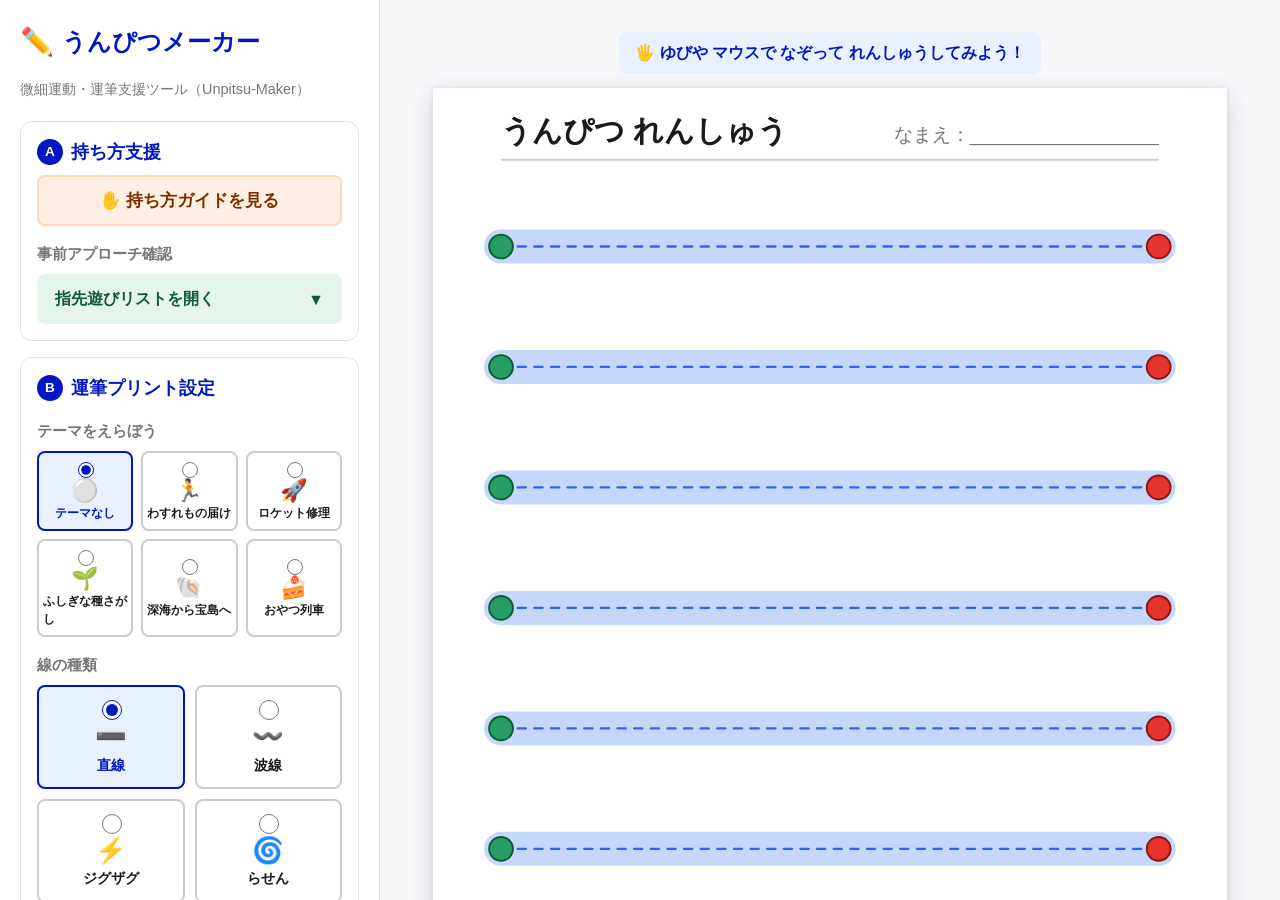
==== index.html @ edcfbf5a "Add unpitsu-maker standalone tool" ====
<!DOCTYPE html>
<html lang="ja">
<head>
<meta charset="UTF-8">
<meta name="viewport" content="width=device-width, initial-scale=1.0">
<title>うんぴつメーカー | 微細運動・運筆支援ツール</title>

<!-- ============================================================ -->
<!-- STYLE: CSS                                                    -->
<!-- デジタル庁デザインシステム（DADS）のカラートークン・アクセシビリティ  -->
<!-- 基準（コントラスト比・フォーカスリング・タップ領域）を踏まえつつ、  -->
<!-- 子どもでも直感的に触れるよう大きめのUIパーツで構成しています。     -->
<!-- ============================================================ -->
<style>
  :root{
    /* --- DADS 準拠カラートークン --- */
    --color-bg: #F8F8FB;          /* Background / Standard */
    --color-panel: #ffffff;
    --color-border: #CCCCCC;      /* SolidGray 200 */
    --color-border-soft: #E3E3E6;
    --color-text: #1A1A1A;        /* SolidGray 900 */
    --color-text-soft: #767676;   /* SolidGray 536（AA基準クリアの目安色） */
    --color-primary: #0017C1;     /* Blue 900 / Link */
    --color-primary-strong: #000E86;
    --color-primary-soft: #E8F1FE;/* Blue 50 */
    --color-accent: #FB5B01;      /* Orange 600 */
    --color-accent-soft: #FFEEE2; /* Orange 50 */
    --color-accent-text: #7A2E00;
    --color-mint: #E6F5EC;        /* Green 50 */
    --color-mint-text: #115A36;   /* Green 900 */
    --color-start: #259D63;       /* Green 600（Success系） */
    --color-end: #E5342E;         /* Red系（やや彩度を落とし目に調整） */
    --color-road: #C5D7FB;        /* Blue 200：ガイド帯 */
    --color-center-line: #3460FB; /* Blue 600：中心線 */
    --focus-ring: #0017C1;
    --radius-lg: 12px;
    --radius-md: 8px;
    --tap-min: 48px;              /* 子ども・現場スタッフ向け最小タップ領域 */
    font-size: 17px;
  }

  *{ box-sizing: border-box; }

  html, body{
    margin:0;
    padding:0;
    height:100%;
    background: var(--color-bg);
    color: var(--color-text);
    font-family: "Noto Sans JP", "Hiragino Kaku Gothic ProN", "Hiragino Sans", "Yu Gothic", "Meiryo", -apple-system, BlinkMacSystemFont, "Segoe UI", sans-serif;
    line-height: 1.6;
  }

  h1, h2, h3{ margin: 0 0 8px 0; }

  /* すべてのインタラクティブ要素に明確なフォーカスリングを付与（アクセシビリティ基準） */
  a:focus-visible, button:focus-visible, input:focus-visible, label:focus-within{
    outline: 3px solid var(--focus-ring);
    outline-offset: 2px;
    border-radius: 4px;
  }

  /* ---------------- Layout: 2 column ---------------- */
  .app-layout{
    display:flex;
    width:100%;
    min-height:100vh;
    align-items: stretch;
  }

  /* ---------------- Left: Control panel ---------------- */
  .control-panel{
    width: 380px;
    flex: 0 0 380px;
    background: var(--color-panel);
    border-right: 1px solid var(--color-border-soft);
    padding: 20px;
    overflow-y: auto;
    max-height: 100vh;
  }

  .app-title{
    font-size: 1.4rem;
    color: var(--color-primary);
    display:flex;
    align-items:center;
    gap:8px;
  }
  .app-title .emoji{ font-size:1.6rem; }
  .app-subtitle{
    font-size: 0.85rem;
    color: var(--color-text-soft);
    margin-bottom: 20px;
  }

  .panel-section{
    background: #fff;
    border: 1px solid var(--color-border-soft);
    border-radius: var(--radius-lg);
    padding: 16px;
    margin-bottom: 16px;
  }
  .panel-section h2{
    font-size: 1.05rem;
    color: var(--color-primary);
    display:flex;
    align-items:center;
    gap:8px;
  }
  .panel-section h2 .badge{
    display:inline-flex;
    align-items:center;
    justify-content:center;
    width:26px; height:26px;
    border-radius:50%;
    background: var(--color-primary);
    color:#fff;
    font-size:0.8rem;
    flex-shrink:0;
  }

  /* Buttons（タップ領域を広く確保） */
  .btn{
    display:inline-flex;
    align-items:center;
    justify-content:center;
    gap:8px;
    width:100%;
    min-height: var(--tap-min);
    padding: 12px 16px;
    border-radius: var(--radius-md);
    border: 2px solid transparent;
    font-size: 1rem;
    font-weight: 700;
    cursor: pointer;
    transition: transform 0.08s ease, filter 0.15s ease;
    font-family: inherit;
  }
  .btn:active{ transform: scale(0.97); }
  .btn-guide{
    background: var(--color-accent-soft);
    color: var(--color-accent-text);
    border-color: #FFD7B8;
  }
  .btn-guide.active{ background: var(--color-accent); color:#fff; }
  .btn-print{
    background: var(--color-primary);
    color: #fff;
    font-size: 1.1rem;
    min-height: 56px;
  }
  .btn-print:hover{ background: var(--color-primary-strong); }
  .btn-clear{
    background: #fff;
    color: var(--color-text-soft);
    border-color: var(--color-border);
  }
  .btn-clear:hover{ background: var(--color-bg); }

  /* Accordion (pre-approach activities) */
  .accordion-toggle{
    width:100%;
    min-height: var(--tap-min);
    text-align:left;
    background: var(--color-mint);
    color: var(--color-mint-text);
    border: 2px solid transparent;
    border-radius: var(--radius-md);
    padding: 12px 16px;
    font-size:0.95rem;
    font-weight:700;
    cursor:pointer;
    display:flex;
    justify-content:space-between;
    align-items:center;
    font-family: inherit;
  }
  .accordion-toggle .chevron{
    transition: transform 0.2s ease;
    display:inline-block;
  }
  .accordion-toggle[aria-expanded="true"] .chevron{
    transform: rotate(180deg);
  }
  .accordion-panel{
    overflow:hidden;
    max-height:0;
    transition: max-height 0.25s ease;
  }
  .accordion-panel.open{
    max-height: 3000px;
  }

  /* 指先遊びカード（1つずつクリックで詳細が開く） */
  .activity-list{
    list-style:none;
    margin:10px 0 0 0;
    padding:0;
    display:flex;
    flex-direction:column;
    gap:10px;
  }
  .activity-card{
    background:#fff;
    border:2px solid var(--color-border-soft);
    border-radius: var(--radius-md);
    overflow:hidden;
    transition: border-color 0.15s ease, box-shadow 0.15s ease;
  }
  .activity-card:has(.activity-header[aria-expanded="true"]){
    border-color: var(--color-primary);
    box-shadow: 0 2px 8px rgba(0,23,193,0.12);
  }
  .activity-header{
    width:100%;
    min-height: var(--tap-min);
    display:flex;
    align-items:center;
    gap:10px;
    padding:10px 12px;
    background:#fff;
    border:none;
    cursor:pointer;
    text-align:left;
    font-family: inherit;
  }
  .activity-icon{
    font-size:1.8rem;
    line-height:1;
    flex-shrink:0;
  }
  .activity-title-group{
    flex:1;
    min-width:0;
    display:flex;
    flex-direction:column;
  }
  .activity-title{
    font-size:0.92rem;
    font-weight:700;
    color: var(--color-text);
  }
  .activity-summary{
    font-size:0.78rem;
    color: var(--color-text-soft);
  }
  .activity-level{
    font-size:0.85rem;
    color: var(--color-accent);
    letter-spacing:1px;
    flex-shrink:0;
  }
  .activity-header .chevron{
    flex-shrink:0;
    font-size:0.8rem;
    color: var(--color-text-soft);
    transition: transform 0.2s ease;
  }
  .activity-header[aria-expanded="true"] .chevron{
    transform: rotate(180deg);
  }
  .activity-detail{
    overflow:hidden;
    max-height:0;
    transition: max-height 0.25s ease;
    background: var(--color-mint);
  }
  .activity-detail.open{
    max-height: 260px;
  }
  .activity-detail-inner{
    padding:4px 14px 14px 52px;
    font-size:0.85rem;
    line-height:1.6;
    color: var(--color-text);
  }
  .activity-meta{
    margin-top:6px;
    font-size:0.82rem;
  }
  .activity-meta strong{
    color: var(--color-mint-text);
  }

  /* Radio group（アイコン＋文字で、読字前の子どもにも分かる見た目に） */
  .field-label{
    font-size:0.9rem;
    font-weight:700;
    color: var(--color-text-soft);
    margin: 16px 0 8px 0;
  }
  .radio-grid{
    display:grid;
    grid-template-columns: 1fr 1fr;
    gap:10px;
  }
  .radio-option{
    display:flex;
    flex-direction:column;
    align-items:center;
    justify-content:center;
    gap:4px;
    min-height: 76px;
    background:#fff;
    border:2px solid var(--color-border);
    border-radius: var(--radius-md);
    padding:10px 8px;
    cursor:pointer;
    font-size:0.85rem;
    font-weight:600;
    transition: border-color 0.15s ease, background 0.15s ease;
  }
  .radio-option .radio-icon{
    font-size:1.5rem;
    line-height:1;
  }
  .radio-option:has(input:checked){
    border-color: var(--color-primary);
    background: var(--color-primary-soft);
    color: var(--color-primary);
  }
  .radio-option input{
    accent-color: var(--color-primary);
    width:20px; height:20px;
  }

  /* テーマ選択（コンパクトなカードを3列で並べる） */
  .theme-grid{
    display:grid;
    grid-template-columns: repeat(3, 1fr);
    gap:8px;
  }
  .radio-option.compact{
    min-height:60px;
    padding:6px 4px;
    font-size:0.68rem;
    gap:2px;
  }
  .radio-option.compact .radio-icon{
    font-size:1.3rem;
  }
  .radio-option.compact input{
    width:16px; height:16px;
  }

  /* Range slider */
  .range-row{
    display:flex;
    align-items:center;
    gap:10px;
  }
  input[type="range"]{
    flex:1;
    accent-color: var(--color-primary);
    height: 28px;
  }
  .range-value{
    font-size:0.85rem;
    color: var(--color-primary);
    font-weight:700;
    min-width: 46px;
    text-align:right;
  }
  .range-hint{
    display:flex;
    align-items:center;
    justify-content:space-between;
    font-size:0.78rem;
    color: var(--color-text-soft);
    margin-top:6px;
    font-weight:600;
  }
  .range-hint span{ display:flex; align-items:center; gap:6px; }
  .size-dot{
    display:inline-block;
    border-radius:50%;
    background: var(--color-text-soft);
    flex-shrink:0;
  }
  .size-dot.small{ width:7px; height:7px; }
  .size-dot.large{ width:16px; height:16px; }

  /* Toggle switch (start/end icons)（タップしやすい大きめサイズ） */
  .toggle-row{
    display:flex;
    align-items:center;
    justify-content:space-between;
    gap:10px;
    margin-top:14px;
  }
  .switch{
    position:relative;
    width:52px;
    height:30px;
    flex-shrink:0;
  }
  .switch input{
    opacity:0;
    width:0;
    height:0;
  }
  .switch-track{
    position:absolute;
    inset:0;
    background:#CCCCCC;
    border-radius:999px;
    cursor:pointer;
    transition: background 0.2s ease;
  }
  .switch-track::before{
    content:"";
    position:absolute;
    width:22px; height:22px;
    left:4px; top:4px;
    background:#fff;
    border-radius:50%;
    transition: transform 0.2s ease;
    box-shadow: 0 1px 3px rgba(0,0,0,0.3);
  }
  .switch input:checked + .switch-track{ background: var(--color-primary); }
  .switch input:checked + .switch-track::before{ transform: translateX(22px); }
  .switch input:focus-visible + .switch-track{
    outline: 3px solid var(--focus-ring);
    outline-offset: 2px;
  }

  /* ---------------- Right: Preview / print area ---------------- */
  .preview-panel{
    flex: 1 1 auto;
    display:flex;
    flex-direction:column;
    align-items:center;
    padding: 32px 20px;
    overflow-y:auto;
    max-height:100vh;
  }

  /* Grip guide illustration overlay (screen only) */
  .grip-guide{
    display:none;
    width: 100%;
    max-width: 210mm;
    background:#fff;
    border:1px solid var(--color-border-soft);
    border-radius: var(--radius-lg);
    padding: 20px 24px;
    margin-bottom: 20px;
    box-shadow: 0 4px 14px rgba(30,50,80,0.08);
  }
  .grip-guide.visible{ display:block; }
  .grip-guide h3{ color: var(--color-primary); }

  /* STEP1→STEP2 のイラストフロー */
  .grip-steps-flow{
    display:flex;
    align-items:center;
    justify-content:center;
    gap:20px;
    flex-wrap:wrap;
    margin-bottom:18px;
  }
  .grip-step{
    display:flex;
    flex-direction:column;
    align-items:center;
    gap:6px;
  }
  .grip-step-arrow{
    font-size:1.8rem;
    color: var(--color-border);
    flex-shrink:0;
  }
  .hand-illustration{
    width:170px;
    height:190px;
    flex-shrink:0;
  }
  .hand-illustration svg{ width:100%; height:100%; display:block; }
  .grip-step-badge{
    display:inline-block;
    background: var(--color-primary);
    color:#fff;
    font-size:0.7rem;
    font-weight:700;
    padding:2px 10px;
    border-radius:999px;
    letter-spacing:0.5px;
  }
  .grip-step-caption{
    font-size:0.85rem;
    font-weight:700;
    color: var(--color-text);
    text-align:center;
    margin:0;
  }

  .grip-instructions{
    font-size:0.9rem;
    line-height:1.7;
    color: var(--color-text);
    margin: 0 0 14px 0;
    padding-left:22px;
  }
  .grip-instructions strong{ color: var(--color-primary); }

  .grip-note{
    background: var(--color-mint);
    color: var(--color-mint-text);
    border-radius: var(--radius-md);
    padding:12px 16px;
    font-size:0.85rem;
    line-height:1.6;
    margin:0;
  }

  /* Screen background wrapper for the "paper" */
  .paper-stage{
    background: var(--color-bg);
    width:100%;
    display:flex;
    justify-content:center;
  }

  .paper{
    width: 210mm;
    min-height: 297mm;
    background:#ffffff;
    box-shadow: 0 6px 24px rgba(30,50,80,0.18), 0 1px 4px rgba(30,50,80,0.12);
    box-sizing:border-box;
  }
  .paper svg{
    display:block;
    width:100%;
    height:100%;
    touch-action: none;
    cursor: crosshair;
  }

  .trace-hint{
    font-size:0.95rem;
    font-weight:700;
    color: var(--color-primary);
    background: var(--color-primary-soft);
    border-radius: var(--radius-md);
    padding:8px 16px;
    margin: 0 0 14px 0;
  }
  .story-caption{
    font-size:0.9rem;
    font-weight:600;
    color: var(--color-accent-text);
    background: var(--color-accent-soft);
    border-radius: var(--radius-md);
    padding:8px 16px;
    margin: -6px 0 14px 0;
    max-width: 210mm;
    width:100%;
  }
  .story-caption[hidden]{ display:none; }

  /* ============================================================ */
  /* PRINT RULES — must guarantee pixel-perfect A4 output          */
  /* ============================================================ */
  @page{
    size: A4 portrait;
    margin: 0;
  }

  @media print{
    html, body{
      background: #fff;
      -webkit-print-color-adjust: exact;
      print-color-adjust: exact;
    }
    .no-print{
      display: none !important;
    }
    .app-layout{
      display:block;
    }
    .preview-panel{
      padding:0;
      overflow:visible;
      max-height:none;
      display:block;
    }
    .paper-stage{
      background:none;
      width:auto;
      display:block;
    }
    .paper{
      width: 210mm;
      min-height: 297mm;
      box-shadow:none;
      margin:0;
      -webkit-print-color-adjust: exact;
      print-color-adjust: exact;
    }
    svg, path, circle, text, rect{
      -webkit-print-color-adjust: exact;
      print-color-adjust: exact;
    }
    #traceLayer{
      display:none;
    }
    #celebrationLayer{
      display:none;
    }
  }

  /* ゴール到達演出（はなまる＋キャラクター） */
  .goal-character{
    transform-box: fill-box;
    transform-origin: center;
    animation: goalPop 0.5s ease-out;
  }
  @keyframes goalPop{
    0%{ transform: scale(0); opacity:0; }
    60%{ transform: scale(1.35); opacity:1; }
    100%{ transform: scale(1); }
  }
  .traveler-icon{
    transition: opacity 0.25s ease;
  }
</style>
</head>
<body>

<!-- ============================================================ -->
<!-- HTML: 構造                                                    -->
<!-- ============================================================ -->
<div class="app-layout">

  <!-- ============================ 左パネル：コントロールパネル ============================ -->
  <aside class="control-panel no-print">
    <h1 class="app-title"><span class="emoji">✏️</span>うんぴつメーカー</h1>
    <p class="app-subtitle">微細運動・運筆支援ツール（Unpitsu-Maker）</p>

    <!-- A. 微細運動・持ち方支援セクション -->
    <section class="panel-section">
      <h2><span class="badge">A</span>持ち方支援</h2>

      <button type="button" id="btnGripGuide" class="btn btn-guide">
        ✋ 持ち方ガイドを見る
      </button>

      <div class="field-label" style="margin-top:16px;">事前アプローチ確認</div>
      <button type="button" class="accordion-toggle" id="accordionToggle" aria-expanded="false" aria-controls="accordionPanel">
        指先遊びリストを開く
        <span class="chevron">▼</span>
      </button>
      <div class="accordion-panel" id="accordionPanel">
        <ul class="activity-list" id="activityList"></ul>
      </div>
    </section>

    <!-- B. 運筆プリント生成セクション -->
    <section class="panel-section">
      <h2><span class="badge">B</span>運筆プリント設定</h2>

      <div class="field-label" id="themeLabel">テーマをえらぼう</div>
      <div class="theme-grid" id="themeGroup" role="radiogroup" aria-labelledby="themeLabel"></div>

      <div class="field-label" id="lineTypeLabel">線の種類</div>
      <div class="radio-grid" id="lineTypeGroup" role="radiogroup" aria-labelledby="lineTypeLabel">
        <label class="radio-option">
          <input type="radio" name="lineType" value="straight" checked>
          <span class="radio-icon" aria-hidden="true">➖</span>
          直線
        </label>
        <label class="radio-option">
          <input type="radio" name="lineType" value="wave">
          <span class="radio-icon" aria-hidden="true">〰️</span>
          波線
        </label>
        <label class="radio-option">
          <input type="radio" name="lineType" value="zigzag">
          <span class="radio-icon" aria-hidden="true">⚡</span>
          ジグザグ
        </label>
        <label class="radio-option">
          <input type="radio" name="lineType" value="spiral">
          <span class="radio-icon" aria-hidden="true">🌀</span>
          らせん
        </label>
      </div>

      <label class="field-label" for="thicknessRange">難易度（線の太さ）</label>
      <div class="range-row">
        <input type="range" id="thicknessRange" min="3" max="16" step="1" value="9">
        <span class="range-value" id="thicknessValue">9mm</span>
      </div>
      <div class="range-hint">
        <span><span class="size-dot small" aria-hidden="true"></span>細い（むずかしい）</span>
        <span>太い（やさしい）<span class="size-dot large" aria-hidden="true"></span></span>
      </div>

      <div class="toggle-row">
        <span class="field-label" style="margin:0;" id="endpointLabel">始点・終点アイコン 🟢🔴</span>
        <label class="switch">
          <input type="checkbox" id="endpointToggle" checked aria-labelledby="endpointLabel">
          <span class="switch-track"></span>
        </label>
      </div>
    </section>

    <!-- C. アクション -->
    <section class="panel-section">
      <h2><span class="badge">C</span>印刷・なぞり書き</h2>
      <button type="button" class="btn btn-print" id="btnPrint">🖨️ このプリントを印刷する</button>
      <button type="button" class="btn btn-clear" id="btnClearTrace" style="margin-top:10px;">🧹 なぞり書きをけす</button>
    </section>
  </aside>

  <!-- ============================ 右パネル：プレビュー＆印刷領域 ============================ -->
  <main class="preview-panel">

    <!-- 持ち方ガイド（画面表示のみ／印刷対象外） -->
    <div class="grip-guide no-print" id="gripGuide">
      <h3>✋ 持ち方ガイド：バキューンえんぴつ持ち</h3>

      <div class="grip-steps-flow">
        <div class="grip-step">
          <div class="hand-illustration" aria-hidden="true">
            <svg viewBox="0 0 200 220" xmlns="http://www.w3.org/2000/svg">
              <!-- 親指：手のひらの下に重ねて描き、自然な付け根にする -->
              <rect x="15" y="142" width="76" height="26" rx="13" ry="13"
                    fill="#FFDAB3" stroke="#D99A5B" stroke-width="4"
                    transform="rotate(20 91 155)"/>
              <!-- 手のひら・握りこぶし本体 -->
              <rect x="60" y="108" width="92" height="94" rx="34" ry="34"
                    fill="#FFDAB3" stroke="#D99A5B" stroke-width="4"/>
              <!-- 人差し指：まっすぐ上に伸ばす -->
              <rect x="112" y="14" width="28" height="104" rx="14" ry="14"
                    fill="#FFDAB3" stroke="#D99A5B" stroke-width="4"/>
              <!-- 曲げた中指・薬指・小指の関節ライン -->
              <path d="M70 120 Q80 132 90 120" fill="none" stroke="#D99A5B" stroke-width="3" stroke-linecap="round"/>
              <path d="M90 116 Q103 130 116 116" fill="none" stroke="#D99A5B" stroke-width="3" stroke-linecap="round"/>
            </svg>
          </div>
          <span class="grip-step-badge">STEP 1</span>
          <p class="grip-step-caption">バキューンの手を<br>つくる</p>
        </div>

        <div class="grip-step-arrow" aria-hidden="true">➜</div>

        <div class="grip-step">
          <div class="hand-illustration" aria-hidden="true">
            <svg viewBox="0 0 230 220" xmlns="http://www.w3.org/2000/svg">
              <!-- 人差し指：まっすぐ上に伸ばす（えんぴつの下敷きになる） -->
              <rect x="112" y="14" width="28" height="104" rx="14" ry="14"
                    fill="#FFDAB3" stroke="#D99A5B" stroke-width="4"/>
              <!-- 手のひら・握りこぶし本体 -->
              <rect x="60" y="108" width="92" height="94" rx="34" ry="34"
                    fill="#FFDAB3" stroke="#D99A5B" stroke-width="4"/>
              <!-- 曲げた中指・薬指・小指の関節ライン -->
              <path d="M70 120 Q80 132 90 120" fill="none" stroke="#D99A5B" stroke-width="3" stroke-linecap="round"/>
              <path d="M90 116 Q103 130 116 116" fill="none" stroke="#D99A5B" stroke-width="3" stroke-linecap="round"/>

              <!-- えんぴつ：人差し指の第二関節あたりに斜めにのせる -->
              <g transform="rotate(-67.8 95 140)">
                <rect x="95" y="132" width="130" height="16" rx="8" fill="#FFD54A" stroke="#C9971F" stroke-width="3"/>
                <rect x="95" y="132" width="16" height="16" rx="8" fill="#F48FB1" stroke="#C9971F" stroke-width="3"/>
                <rect x="111" y="132" width="7" height="16" fill="#D8D8D8" stroke="#A6A6A6" stroke-width="1"/>
                <polygon points="205,132 205,148 225,140" fill="#EAC08E" stroke="#C9971F" stroke-width="2" stroke-linejoin="round"/>
                <polygon points="219,136 219,144 225,140" fill="#4A4A4A"/>
              </g>

              <!-- 親指：えんぴつの上から押さえる -->
              <rect x="15" y="142" width="76" height="26" rx="13" ry="13"
                    fill="#FFDAB3" stroke="#D99A5B" stroke-width="4"
                    transform="rotate(20 91 155)"/>

              <!-- 「第二関節」の位置を示すコールアウト -->
              <circle cx="126" cy="64" r="10" fill="none" stroke="#0017C1" stroke-width="2" stroke-dasharray="3,3"/>
              <path d="M134 58 L148 48" stroke="#0017C1" stroke-width="2" stroke-linecap="round"/>
              <text x="150" y="46" font-size="14" font-weight="bold" fill="#0017C1" font-family="sans-serif">第二関節</text>
            </svg>
          </div>
          <span class="grip-step-badge">STEP 2</span>
          <p class="grip-step-caption">えんぴつをのせて<br>親指でおさえる</p>
        </div>
      </div>

      <ol class="grip-instructions">
        <li>親指と人差し指をピンと伸ばして「バキューン」の形を作ります。中指・薬指・小指は軽く握ります。</li>
        <li>人差し指の<strong>第二関節</strong>あたりに、えんぴつ（またはスプーン）をのせます。</li>
        <li>親指をえんぴつに添えて、軽くはさむように持ちます。</li>
        <li>これで「えんぴつ持ち（三点持ち）」の完成です！</li>
      </ol>

      <p class="grip-note">🌱 すぐにできなくても大丈夫。「今日はできなくてもOK」というゆったりとした気持ちで、あせらず見守ってあげましょう。うまく持てないときは、無理をさせず別の道具に切り替えるのもおすすめです。</p>
    </div>

    <!-- なぞり書きヒント（画面表示のみ／印刷対象外） -->
    <p class="trace-hint no-print">🖐️ ゆびや マウスで なぞって れんしゅうしてみよう！</p>
    <p class="story-caption no-print" id="storyCaption" hidden></p>

    <!-- A4 用紙プレビュー -->
    <div class="paper-stage">
      <div class="paper" id="paper">
        <svg id="worksheetSvg" xmlns="http://www.w3.org/2000/svg" viewBox="0 0 210 297" preserveAspectRatio="xMidYMid meet"></svg>
      </div>
    </div>

  </main>
</div>

<!-- ============================================================ -->
<!-- SCRIPT: JavaScript ロジック                                   -->
<!-- ============================================================ -->
<script>
(function () {
  "use strict";

  const SVG_NS = "http://www.w3.org/2000/svg";
  const PAGE_W = 210;   // mm (A4)
  const PAGE_H = 297;   // mm (A4)
  const MARGIN_X = 18;  // mm
  const HEADER_H = 26;  // mm reserved for title / name field
  const FOOTER_MARGIN = 16; // mm bottom margin

  const svg = document.getElementById("worksheetSvg");
  const lineTypeInputs = document.querySelectorAll('input[name="lineType"]');
  const thicknessRange = document.getElementById("thicknessRange");
  const thicknessValue = document.getElementById("thicknessValue");
  const endpointToggle = document.getElementById("endpointToggle");
  let traceLayer = null; // なぞり書きの筆跡を入れるレイヤー（毎回の再描画で作り直す）
  let celebrationLayer = null; // ゴール演出（はなまる・キャラクター）を入れるレイヤー
  let goals = []; // 現在のワークシートのゴール地点一覧 { x, y, radius, character, cleared }
  let travelerIcon = null; // なぞっている間、指について移動するキャラクターアイコン

  // ---------------------------------------------------------------
  // テーマ（キャラクター）選択：始点・終点アイコンとゴール演出を切り替える
  // ---------------------------------------------------------------

  const THEMES = [
    {
      id: "none", emoji: "⚪", label: "テーマなし",
      story: "", start: null, waypoints: [], end: null, character: "⭐"
    },
    {
      id: "errand", emoji: "🏃", label: "わすれもの届け",
      story: "🏃 わすれものを届けに、お友だちの家までダッシュ！信号や噴水をよけて進もう。",
      start: "🏃", waypoints: ["🚦", "⛲"], end: "🏠", character: "🏃"
    },
    {
      id: "rocket", emoji: "🚀", label: "ロケット修理",
      story: "🚀 星くずの道をすすんで、こわれたロケットのパーツを集めよう！",
      start: "🚀", waypoints: ["🔩", "⭐"], end: "🪐", character: "🚀"
    },
    {
      id: "seed", emoji: "🌱", label: "ふしぎな種さがし",
      story: "🌱 ふしぎな種をもって森の奥へ。歩くたびに花がさくよ！",
      start: "🌰", waypoints: ["🌷", "🍄"], end: "🌳", character: "🌱"
    },
    {
      id: "seaescape", emoji: "🐚", label: "深海から宝島へ",
      story: "🐚 暗い海で地図を見つけた。サンゴの迷路をぬけて、宝島を目指そう！",
      start: "🗺️", waypoints: ["🪸", "✨"], end: "🏝️", character: "🐠"
    },
    {
      id: "snacktrain", emoji: "🍰", label: "おやつ列車",
      story: "🍰 チョコ駅から出発！クッキーのトンネルとわたあめの雲をこえて、ケーキの駅を目指そう。",
      start: "🚂", waypoints: ["🍪", "☁️"], end: "🎂", character: "🚂"
    }
  ];

  function renderThemes() {
    const group = document.getElementById("themeGroup");
    THEMES.forEach((theme, index) => {
      const label = document.createElement("label");
      label.className = "radio-option compact";
      label.title = theme.story || theme.label;
      label.innerHTML = `
        <input type="radio" name="lineTheme" value="${theme.id}" ${index === 0 ? "checked" : ""}>
        <span class="radio-icon" aria-hidden="true">${theme.emoji}</span>
        ${theme.label}
      `;
      group.appendChild(label);
    });
  }

  function getSelectedTheme() {
    const value = document.querySelector('input[name="lineTheme"]:checked').value;
    return THEMES.find((t) => t.id === value) || THEMES[0];
  }

  function updateStoryCaption(theme) {
    const caption = document.getElementById("storyCaption");
    if (theme.id === "none" || !theme.story) {
      caption.hidden = true;
      caption.textContent = "";
    } else {
      caption.hidden = false;
      caption.textContent = theme.story;
    }
  }

  // ---------------------------------------------------------------
  // パス生成ロジック（直線・波線・ジグザグ・らせん）
  // 各関数は { d, start:{x,y}, end:{x,y} } を返す
  // ---------------------------------------------------------------

  function genStraight(x1, x2, y) {
    return {
      d: `M ${x1} ${y} L ${x2} ${y}`,
      start: { x: x1, y: y },
      end: { x: x2, y: y }
    };
  }

  function genWave(x1, x2, y, amplitude, waves) {
    const width = x2 - x1;
    const segLen = width / waves;
    let d = `M ${x1} ${y}`;
    for (let i = 0; i < waves; i++) {
      const segStart = x1 + i * segLen;
      const segEnd = segStart + segLen;
      const cp1x = segStart + segLen * 0.25;
      const cp2x = segStart + segLen * 0.75;
      const dir = (i % 2 === 0) ? -1 : 1; // 上→下を交互に
      const controlY = y + dir * amplitude;
      d += ` C ${cp1x} ${controlY}, ${cp2x} ${controlY}, ${segEnd} ${y}`;
    }
    return { d, start: { x: x1, y: y }, end: { x: x2, y: y } };
  }

  function genZigzag(x1, x2, y, amplitude, segments) {
    const width = x2 - x1;
    const segLen = width / segments;
    let d = `M ${x1} ${y}`;
    for (let i = 0; i < segments; i++) {
      const px = x1 + (i + 1) * segLen;
      const py = (i % 2 === 0) ? y - amplitude : y + amplitude;
      d += ` L ${px} ${py}`;
    }
    // 最後は基準線に戻す
    d += ` L ${x2} ${y}`;
    return { d, start: { x: x1, y: y }, end: { x: x2, y: y } };
  }

  function genSpiral(cx, cy, maxR, minR, turns) {
    const steps = 160;
    let d = "";
    let start = null, end = null;
    for (let i = 0; i <= steps; i++) {
      const t = i / steps;
      // 外側（t=0）から内側（t=1）へ向かうスパイラル
      const r = maxR - (maxR - minR) * t;
      const theta = t * turns * 2 * Math.PI - Math.PI / 2;
      const x = cx + r * Math.cos(theta);
      const y = cy + r * Math.sin(theta);
      if (i === 0) {
        d += `M ${x.toFixed(2)} ${y.toFixed(2)} `;
        start = { x, y };
      } else {
        d += `L ${x.toFixed(2)} ${y.toFixed(2)} `;
      }
      if (i === steps) end = { x, y };
    }
    return { d, start, end };
  }

  // ---------------------------------------------------------------
  // 描画ヘルパー
  // ---------------------------------------------------------------

  function el(tag, attrs) {
    const node = document.createElementNS(SVG_NS, tag);
    for (const key in attrs) node.setAttribute(key, attrs[key]);
    return node;
  }

  function drawGuidePath(pathData, roadWidth) {
    const group = el("g", {});
    const road = el("path", {
      d: pathData,
      fill: "none",
      stroke: "#C5D7FB",
      "stroke-width": roadWidth,
      "stroke-linecap": "round",
      "stroke-linejoin": "round"
    });
    const center = el("path", {
      d: pathData,
      fill: "none",
      stroke: "#3460FB",
      "stroke-width": 0.6,
      "stroke-dasharray": "2.2,2.2",
      "stroke-linecap": "round"
    });
    group.appendChild(road);
    group.appendChild(center);
    return { group, path: center };
  }

  function drawWaypointIcons(pathEl, icons, fontSize) {
    const group = el("g", {});
    if (!icons || !icons.length) return group;
    const totalLength = pathEl.getTotalLength();
    icons.forEach((icon, i) => {
      const fraction = (i + 1) / (icons.length + 1);
      const pt = pathEl.getPointAtLength(totalLength * fraction);
      const text = el("text", {
        x: pt.x, y: pt.y + fontSize * 0.35,
        "font-size": fontSize, "text-anchor": "middle"
      });
      text.textContent = icon;
      group.appendChild(text);
    });
    return group;
  }

  function drawEndpointMarkers(start, end, radius, theme) {
    const group = el("g", {});
    const startCircle = el("circle", {
      cx: start.x, cy: start.y, r: radius,
      fill: "#259D63", stroke: "#115A36", "stroke-width": 0.5
    });
    const endCircle = el("circle", {
      cx: end.x, cy: end.y, r: radius,
      fill: "#E5342E", stroke: "#8A1410", "stroke-width": 0.5
    });
    group.appendChild(startCircle);
    group.appendChild(endCircle);

    if (theme && theme.id !== "none") {
      const iconSize = Math.max(7, radius * 2.4);
      const startEmoji = el("text", {
        x: start.x, y: start.y + iconSize * 0.35,
        "font-size": iconSize, "text-anchor": "middle"
      });
      startEmoji.textContent = theme.start;
      const endEmoji = el("text", {
        x: end.x, y: end.y + iconSize * 0.35,
        "font-size": iconSize, "text-anchor": "middle"
      });
      endEmoji.textContent = theme.end;
      group.appendChild(startEmoji);
      group.appendChild(endEmoji);
    }
    return group;
  }

  // ---------------------------------------------------------------
  // ゴール演出：なぞって終点にたどり着いたら「はなまる」を描く
  // ---------------------------------------------------------------

  function genHanamaruPath(cx, cy, r) {
    const steps = 60;
    const turns = 1.85;
    let d = "";
    for (let i = 0; i <= steps; i++) {
      const t = i / steps;
      const theta = t * turns * 2 * Math.PI - Math.PI / 2;
      const wobble = Math.sin(t * Math.PI * 6) * r * 0.06;
      const rr = r + wobble;
      const x = cx + rr * Math.cos(theta);
      const y = cy + rr * Math.sin(theta);
      d += (i === 0 ? "M" : "L") + ` ${x.toFixed(2)} ${y.toFixed(2)} `;
    }
    return d;
  }

  function celebrateGoal(goal) {
    goal.cleared = true;
    const r = Math.max(9, goal.radius * 2.4);

    const path = el("path", {
      d: genHanamaruPath(goal.x, goal.y, r),
      fill: "none",
      stroke: "#FF4D4D",
      "stroke-width": 1.8,
      "stroke-linecap": "round",
      "stroke-linejoin": "round"
    });
    celebrationLayer.appendChild(path);
    const len = path.getTotalLength();
    path.style.strokeDasharray = String(len);
    path.style.strokeDashoffset = String(len);
    path.getBoundingClientRect(); // 強制リフローしてから再描画アニメーションを開始
    path.style.transition = "stroke-dashoffset 0.7s ease-out";
    requestAnimationFrame(() => { path.style.strokeDashoffset = "0"; });

    const charText = el("text", {
      x: goal.x + r * 0.9, y: goal.y - r * 0.9,
      "font-size": Math.max(10, r * 0.95),
      "text-anchor": "middle",
      class: "goal-character"
    });
    charText.textContent = goal.character;
    celebrationLayer.appendChild(charText);
  }

  function checkGoalProximity(p) {
    goals.forEach((goal) => {
      if (goal.cleared) return;
      const dist = Math.hypot(p.x - goal.x, p.y - goal.y);
      if (dist <= goal.radius * 3) celebrateGoal(goal);
    });
  }

  function drawHeader() {
    const group = el("g", {});
    const title = el("text", {
      x: MARGIN_X, y: 14, "font-size": 8, "font-weight": "bold",
      fill: "#1A1A1A", "font-family": "sans-serif"
    });
    title.textContent = "うんぴつ れんしゅう";
    group.appendChild(title);

    const nameLabel = el("text", {
      x: PAGE_W - MARGIN_X, y: 14, "font-size": 5,
      fill: "#767676", "text-anchor": "end", "font-family": "sans-serif"
    });
    nameLabel.textContent = "なまえ：__________________";
    group.appendChild(nameLabel);

    const rule = el("line", {
      x1: MARGIN_X, y1: 19, x2: PAGE_W - MARGIN_X, y2: 19,
      stroke: "#CCCCCC", "stroke-width": 0.5
    });
    group.appendChild(rule);
    return group;
  }

  // ---------------------------------------------------------------
  // ワークシート全体の再描画
  // ---------------------------------------------------------------

  function buildWorksheet() {
    while (svg.firstChild) svg.removeChild(svg.firstChild);
    goals = [];

    svg.appendChild(drawHeader());

    const lineType = document.querySelector('input[name="lineType"]:checked').value;
    const theme = getSelectedTheme();
    updateStoryCaption(theme);
    const roadWidth = parseFloat(thicknessRange.value);
    const showEndpoints = endpointToggle.checked;
    const markerRadius = Math.max(2.2, roadWidth * 0.35);
    const waypointSize = Math.max(6, markerRadius * 2.1);

    const x1 = MARGIN_X;
    const x2 = PAGE_W - MARGIN_X;
    const areaTop = HEADER_H;
    const areaBottom = PAGE_H - FOOTER_MARGIN;
    const areaHeight = areaBottom - areaTop;

    if (lineType === "spiral") {
      // らせんは 2列 x 2行 のグリッドで配置
      const cols = 2, rows = 2;
      const cellW = (x2 - x1) / cols;
      const cellH = areaHeight / rows;
      const maxR = Math.min(cellW, cellH) / 2 - Math.max(6, roadWidth * 0.6);
      const minR = Math.max(3, roadWidth * 0.5);

      for (let r = 0; r < rows; r++) {
        for (let c = 0; c < cols; c++) {
          const cx = x1 + cellW * (c + 0.5);
          const cy = areaTop + cellH * (r + 0.5);
          const { d, start, end } = genSpiral(cx, cy, maxR, minR, 2.5);
          const { group: pathGroup, path: pathEl } = drawGuidePath(d, roadWidth);
          svg.appendChild(pathGroup);
          svg.appendChild(drawWaypointIcons(pathEl, theme.waypoints, waypointSize));
          if (showEndpoints) svg.appendChild(drawEndpointMarkers(start, end, markerRadius, theme));
          goals.push({ x: end.x, y: end.y, radius: markerRadius, character: theme.character, cleared: false });
        }
      }
    } else {
      // 直線・波線・ジグザグは複数行を敷き詰める
      const rowGap = Math.max(20, roadWidth * 2.4);
      const rowCount = Math.max(3, Math.min(8, Math.floor(areaHeight / rowGap)));
      const actualGap = areaHeight / rowCount;
      const amplitude = Math.max(6, actualGap * 0.3);

      for (let i = 0; i < rowCount; i++) {
        const y = areaTop + actualGap * (i + 0.5);
        let result;
        if (lineType === "wave") {
          result = genWave(x1, x2, y, amplitude, 4);
        } else if (lineType === "zigzag") {
          result = genZigzag(x1, x2, y, amplitude, 8);
        } else {
          result = genStraight(x1, x2, y);
        }
        const { group: pathGroup, path: pathEl } = drawGuidePath(result.d, roadWidth);
        svg.appendChild(pathGroup);
        svg.appendChild(drawWaypointIcons(pathEl, theme.waypoints, waypointSize));
        if (showEndpoints) svg.appendChild(drawEndpointMarkers(result.start, result.end, markerRadius, theme));
        goals.push({ x: result.end.x, y: result.end.y, radius: markerRadius, character: theme.character, cleared: false });
      }
    }

    // なぞり書き用レイヤー・ゴール演出レイヤー（パターン変更時に作り直される）
    traceLayer = el("g", { id: "traceLayer" });
    svg.appendChild(traceLayer);
    celebrationLayer = el("g", { id: "celebrationLayer" });
    svg.appendChild(celebrationLayer);

    // なぞっている間、指について歩くキャラクターアイコン
    travelerIcon = el("text", {
      "font-size": Math.max(9, roadWidth * 1.1),
      "text-anchor": "middle",
      "pointer-events": "none",
      opacity: "0",
      class: "traveler-icon"
    });
    travelerIcon.textContent = theme.character;
    svg.appendChild(travelerIcon);
  }

  // ---------------------------------------------------------------
  // 事前アプローチ：指先遊びカードのデータと描画
  // ---------------------------------------------------------------

  const ACTIVITIES = [
    {
      icon: "🫘",
      title: "豆つまみ",
      summary: "お豆をつまんで移動させよう",
      detail: "お箸やピンセット、指先で豆を掴んで容器に移す遊びです。つまむ力の調整を養います。",
      aim: "三本指（親指・人差し指・中指）でつまむ動作の習得",
      prep: "大豆や小豆、小皿2つ、お箸またはピンセット",
      level: 1
    },
    {
      icon: "🗜️",
      title: "洗濯ばさみ遊び",
      summary: "洗濯ばさみをぱっちんしてみよう",
      detail: "洗濯ばさみを開閉して台紙やカゴのふちに挟む遊びです。親指と人差し指を向かい合わせる運動を促します。",
      aim: "指を開いて閉じる力のコントロール",
      prep: "洗濯ばさみ数個、台紙またはカゴ",
      level: 1
    },
    {
      icon: "📄",
      title: "折り紙ちぎり",
      summary: "紙をびりびりちぎってみよう",
      detail: "紙を指先で細かくちぎって台紙に貼る遊びです。左右の手を別々に動かす協調運動を養います。",
      aim: "両手の協調運動・力加減の調整",
      prep: "折り紙や新聞紙、のり、台紙",
      level: 2
    },
    {
      icon: "🏷️",
      title: "シール貼り",
      summary: "シールをぺたぺた貼ってみよう",
      detail: "小さなシールを台紙からはがして貼る遊びです。指先だけを使う分離運動を促します。",
      aim: "指先だけを使う分離運動",
      prep: "シール、台紙",
      level: 1
    },
    {
      icon: "💧",
      title: "スポイトで色水遊び",
      summary: "スポイトで色水をぎゅっと吸ってみよう",
      detail: "スポイトを握って離す動作をくり返す遊びです。握る・離す力加減の調整を養います。",
      aim: "握る・離す力加減のコントロール",
      prep: "スポイト、色水、透明なカップ",
      level: 2
    },
    {
      icon: "📿",
      title: "ひも通し",
      summary: "ビーズにひもを通してみよう",
      detail: "穴のあいたビーズや積み木にひもを通す遊びです。両手の協調と集中力を養います。",
      aim: "両手の協調運動と集中力",
      prep: "穴のあいたビーズやパーツ、ひも",
      level: 3
    }
  ];

  function renderActivities() {
    const list = document.getElementById("activityList");
    ACTIVITIES.forEach((activity, index) => {
      const detailId = `activityDetail${index}`;
      const li = document.createElement("li");
      li.className = "activity-card";
      li.innerHTML = `
        <button type="button" class="activity-header" aria-expanded="false" aria-controls="${detailId}">
          <span class="activity-icon" aria-hidden="true">${activity.icon}</span>
          <span class="activity-title-group">
            <span class="activity-title">${activity.title}</span>
            <span class="activity-summary">${activity.summary}</span>
          </span>
          <span class="activity-level" aria-hidden="true">${"★".repeat(activity.level)}${"☆".repeat(3 - activity.level)}</span>
          <span class="chevron">▼</span>
        </button>
        <div class="activity-detail" id="${detailId}">
          <div class="activity-detail-inner">
            <p>${activity.detail}</p>
            <p class="activity-meta"><strong>ねらい：</strong>${activity.aim}</p>
            <p class="activity-meta"><strong>よういするもの：</strong>${activity.prep}</p>
          </div>
        </div>
      `;
      list.appendChild(li);

      const header = li.querySelector(".activity-header");
      const detail = li.querySelector(".activity-detail");
      header.addEventListener("click", () => {
        const expanded = header.getAttribute("aria-expanded") === "true";
        header.setAttribute("aria-expanded", String(!expanded));
        detail.classList.toggle("open", !expanded);
      });
    });
  }

  // ---------------------------------------------------------------
  // なぞり書き機能：指・マウスでSVG上をなぞって練習できるようにする
  // ---------------------------------------------------------------

  let isTracing = false;
  let currentStrokePath = null;

  function toSvgPoint(evt) {
    const pt = svg.createSVGPoint();
    pt.x = evt.clientX;
    pt.y = evt.clientY;
    return pt.matrixTransform(svg.getScreenCTM().inverse());
  }

  function handleTraceStart(evt) {
    if (!traceLayer) return;
    evt.preventDefault();
    isTracing = true;
    svg.setPointerCapture(evt.pointerId);
    const p = toSvgPoint(evt);
    currentStrokePath = el("path", {
      d: `M ${p.x.toFixed(2)} ${p.y.toFixed(2)}`,
      fill: "none",
      stroke: "#7C4DFF",
      "stroke-width": 2.6,
      "stroke-linecap": "round",
      "stroke-linejoin": "round",
      opacity: "0.85"
    });
    traceLayer.appendChild(currentStrokePath);
    moveTravelerIcon(p);
    checkGoalProximity(p);
  }

  function handleTraceMove(evt) {
    if (!isTracing || !currentStrokePath) return;
    const p = toSvgPoint(evt);
    const d = currentStrokePath.getAttribute("d") + ` L ${p.x.toFixed(2)} ${p.y.toFixed(2)}`;
    currentStrokePath.setAttribute("d", d);
    moveTravelerIcon(p);
    checkGoalProximity(p);
  }

  function handleTraceEnd() {
    isTracing = false;
    currentStrokePath = null;
    if (travelerIcon) travelerIcon.setAttribute("opacity", "0");
  }

  function moveTravelerIcon(p) {
    if (!travelerIcon) return;
    travelerIcon.setAttribute("x", p.x.toFixed(2));
    travelerIcon.setAttribute("y", (p.y - 6).toFixed(2));
    travelerIcon.setAttribute("opacity", "1");
  }

  function clearTraces() {
    if (traceLayer) {
      while (traceLayer.firstChild) traceLayer.removeChild(traceLayer.firstChild);
    }
  }

  svg.addEventListener("pointerdown", handleTraceStart);
  svg.addEventListener("pointermove", handleTraceMove);
  svg.addEventListener("pointerup", handleTraceEnd);
  svg.addEventListener("pointercancel", handleTraceEnd);
  svg.addEventListener("pointerleave", handleTraceEnd);

  document.getElementById("btnClearTrace").addEventListener("click", clearTraces);

  // ---------------------------------------------------------------
  // イベント登録
  // ---------------------------------------------------------------

  lineTypeInputs.forEach((input) => input.addEventListener("change", buildWorksheet));
  thicknessRange.addEventListener("input", () => {
    thicknessValue.textContent = thicknessRange.value + "mm";
    buildWorksheet();
  });
  endpointToggle.addEventListener("change", buildWorksheet);
  document.getElementById("themeGroup").addEventListener("change", buildWorksheet);

  // 持ち方ガイド トグル
  const btnGripGuide = document.getElementById("btnGripGuide");
  const gripGuide = document.getElementById("gripGuide");
  btnGripGuide.addEventListener("click", () => {
    const isVisible = gripGuide.classList.toggle("visible");
    btnGripGuide.classList.toggle("active", isVisible);
    btnGripGuide.textContent = isVisible ? "✋ 持ち方ガイドを閉じる" : "✋ 持ち方ガイドを見る";
  });

  // 事前アプローチ アコーディオン
  const accordionToggle = document.getElementById("accordionToggle");
  const accordionPanel = document.getElementById("accordionPanel");
  accordionToggle.addEventListener("click", () => {
    const expanded = accordionToggle.getAttribute("aria-expanded") === "true";
    accordionToggle.setAttribute("aria-expanded", String(!expanded));
    accordionPanel.classList.toggle("open", !expanded);
  });

  // 印刷ボタン
  document.getElementById("btnPrint").addEventListener("click", () => {
    window.print();
  });

  // 初期描画
  renderThemes();
  renderActivities();
  buildWorksheet();
})();
</script>

</body>
</html>
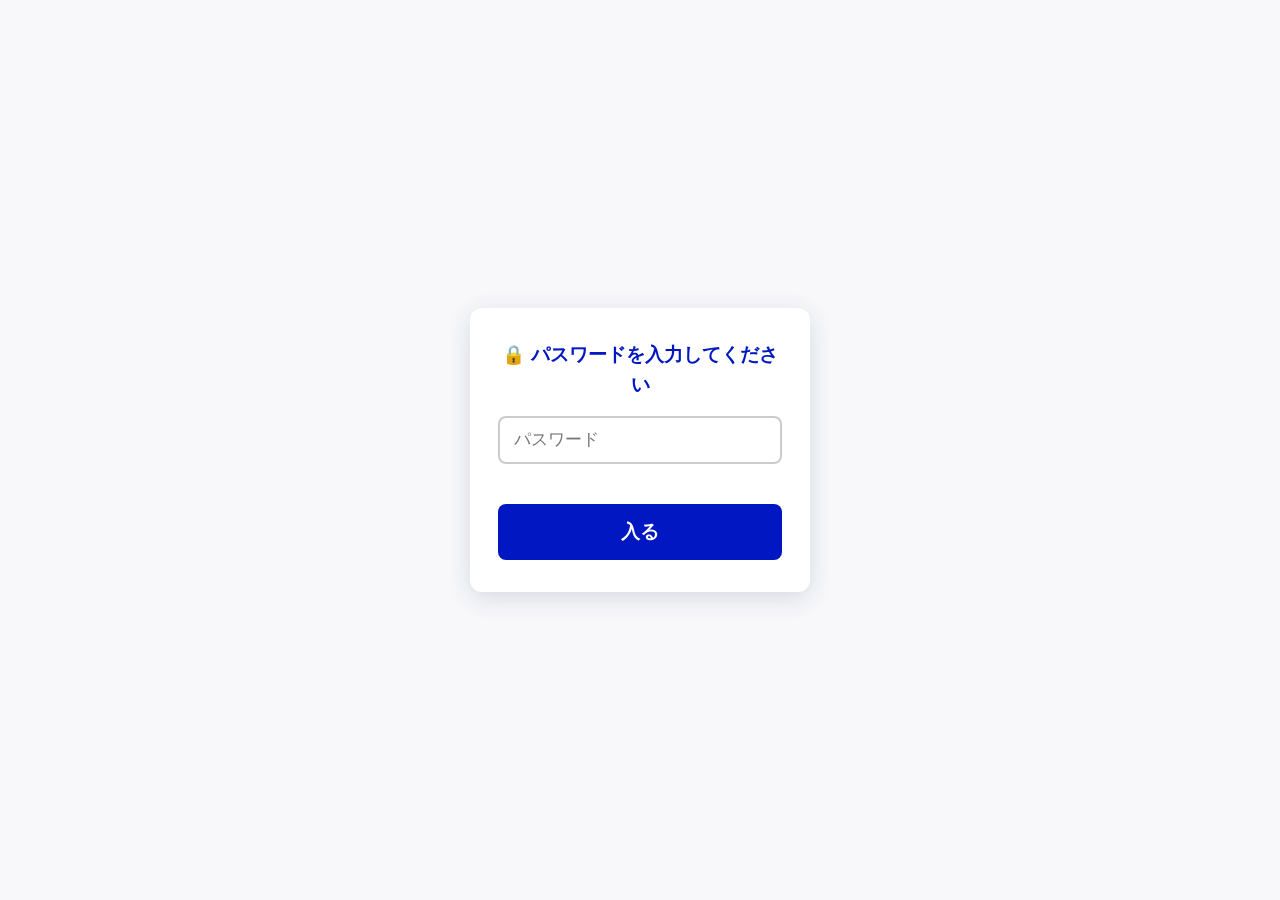
==== commit f872da73: "Add simple client-side password gate" ====
--- a/index.html
+++ b/index.html
@@ -559,6 +559,51 @@
   .story-caption[hidden]{ display:none; }
 
   /* ============================================================ */
+  /* レスポンシブ対応（タブレット・スマホ）                          */
+  /* 画面表示のみに影響。@media print の出力仕様は変更しない。       */
+  /* ============================================================ */
+  @media screen and (max-width: 900px){
+    .app-layout{
+      flex-direction: column;
+    }
+    .control-panel{
+      width: 100%;
+      flex: none;
+      max-height: none;
+      border-right: none;
+      border-bottom: 1px solid var(--color-border-soft);
+    }
+    .preview-panel{
+      max-height: none;
+      padding: 20px 12px;
+    }
+    .paper{
+      width: 100%;
+      max-width: 210mm;
+      min-height: 0;
+      aspect-ratio: 210 / 297;
+    }
+    .grip-guide,
+    .trace-hint,
+    .story-caption{
+      max-width: 100%;
+    }
+    .grip-steps-flow{
+      flex-direction: column;
+    }
+    .grip-step-arrow{
+      transform: rotate(90deg);
+    }
+  }
+
+  @media screen and (max-width: 480px){
+    :root{ font-size: 15px; }
+    .control-panel{ padding: 14px; }
+    .theme-grid{ grid-template-columns: repeat(2, 1fr); }
+    .hand-illustration{ width: 130px; height: 150px; }
+  }
+
+  /* ============================================================ */
   /* PRINT RULES — must guarantee pixel-perfect A4 output          */
   /* ============================================================ */
   @page{
@@ -623,9 +668,86 @@
   .traveler-icon{
     transition: opacity 0.25s ease;
   }
+
+  /* ============================================================ */
+  /* パスワードゲート（簡易版・クライアント側のみ）                  */
+  /* ============================================================ */
+  body.locked .app-layout{ display:none; }
+  .password-gate{
+    position: fixed;
+    inset: 0;
+    z-index: 1000;
+    display: flex;
+    align-items: center;
+    justify-content: center;
+    background: var(--color-bg);
+    padding: 20px;
+  }
+  body:not(.locked) .password-gate{ display:none; }
+  .password-card{
+    background:#fff;
+    border-radius: var(--radius-lg);
+    padding: 32px 28px;
+    max-width: 340px;
+    width: 100%;
+    text-align: center;
+    box-shadow: 0 6px 24px rgba(30,50,80,0.15);
+  }
+  .password-card h2{
+    color: var(--color-primary);
+    font-size: 1.1rem;
+    margin: 0 0 16px 0;
+  }
+  .password-card input[type="password"]{
+    width: 100%;
+    font-size: 1rem;
+    padding: 12px 14px;
+    border: 2px solid var(--color-border);
+    border-radius: var(--radius-md);
+    font-family: inherit;
+    margin-bottom: 8px;
+  }
+  .password-card input:focus-visible{
+    outline: 3px solid var(--focus-ring);
+    outline-offset: 2px;
+  }
+  .password-error{
+    color: #CE0000;
+    font-size: 0.85rem;
+    min-height: 1.3em;
+    margin: 0 0 10px 0;
+  }
+  .password-card .btn{ margin-top: 4px; }
+  @keyframes passwordShake{
+    10%, 90% { transform: translateX(-2px); }
+    20%, 80% { transform: translateX(4px); }
+    30%, 50%, 70% { transform: translateX(-8px); }
+    40%, 60% { transform: translateX(8px); }
+  }
+  .password-card.shake{ animation: passwordShake 0.4s; }
+  @media print{
+    .password-gate{ display:none !important; }
+  }
 </style>
 </head>
-<body>
+<body class="locked">
+<script>
+  if (sessionStorage.getItem("unpitsuUnlocked") === "true") {
+    document.body.classList.remove("locked");
+  }
+</script>
+
+<!-- ============================================================ -->
+<!-- パスワードゲート -->
+<!-- ============================================================ -->
+<div class="password-gate" id="passwordGate">
+  <form class="password-card" id="passwordForm">
+    <h2>🔒 パスワードを入力してください</h2>
+    <input type="password" id="passwordInput" autocomplete="off" placeholder="パスワード" required>
+    <p class="password-error" id="passwordError"></p>
+    <button type="submit" class="btn btn-print">入る</button>
+  </form>
+</div>
 
 <!-- ============================================================ -->
 <!-- HTML: 構造                                                    -->
@@ -1415,6 +1537,27 @@
     window.print();
   });
 
+  // パスワードゲート
+  const PASSWORD = "password123";
+  const passwordForm = document.getElementById("passwordForm");
+  const passwordInput = document.getElementById("passwordInput");
+  const passwordError = document.getElementById("passwordError");
+  passwordForm.addEventListener("submit", (e) => {
+    e.preventDefault();
+    if (passwordInput.value === PASSWORD) {
+      sessionStorage.setItem("unpitsuUnlocked", "true");
+      document.body.classList.remove("locked");
+      passwordError.textContent = "";
+    } else {
+      passwordError.textContent = "違います";
+      passwordInput.value = "";
+      passwordInput.focus();
+      passwordForm.classList.remove("shake");
+      void passwordForm.offsetWidth;
+      passwordForm.classList.add("shake");
+    }
+  });
+
   // 初期描画
   renderThemes();
   renderActivities();
